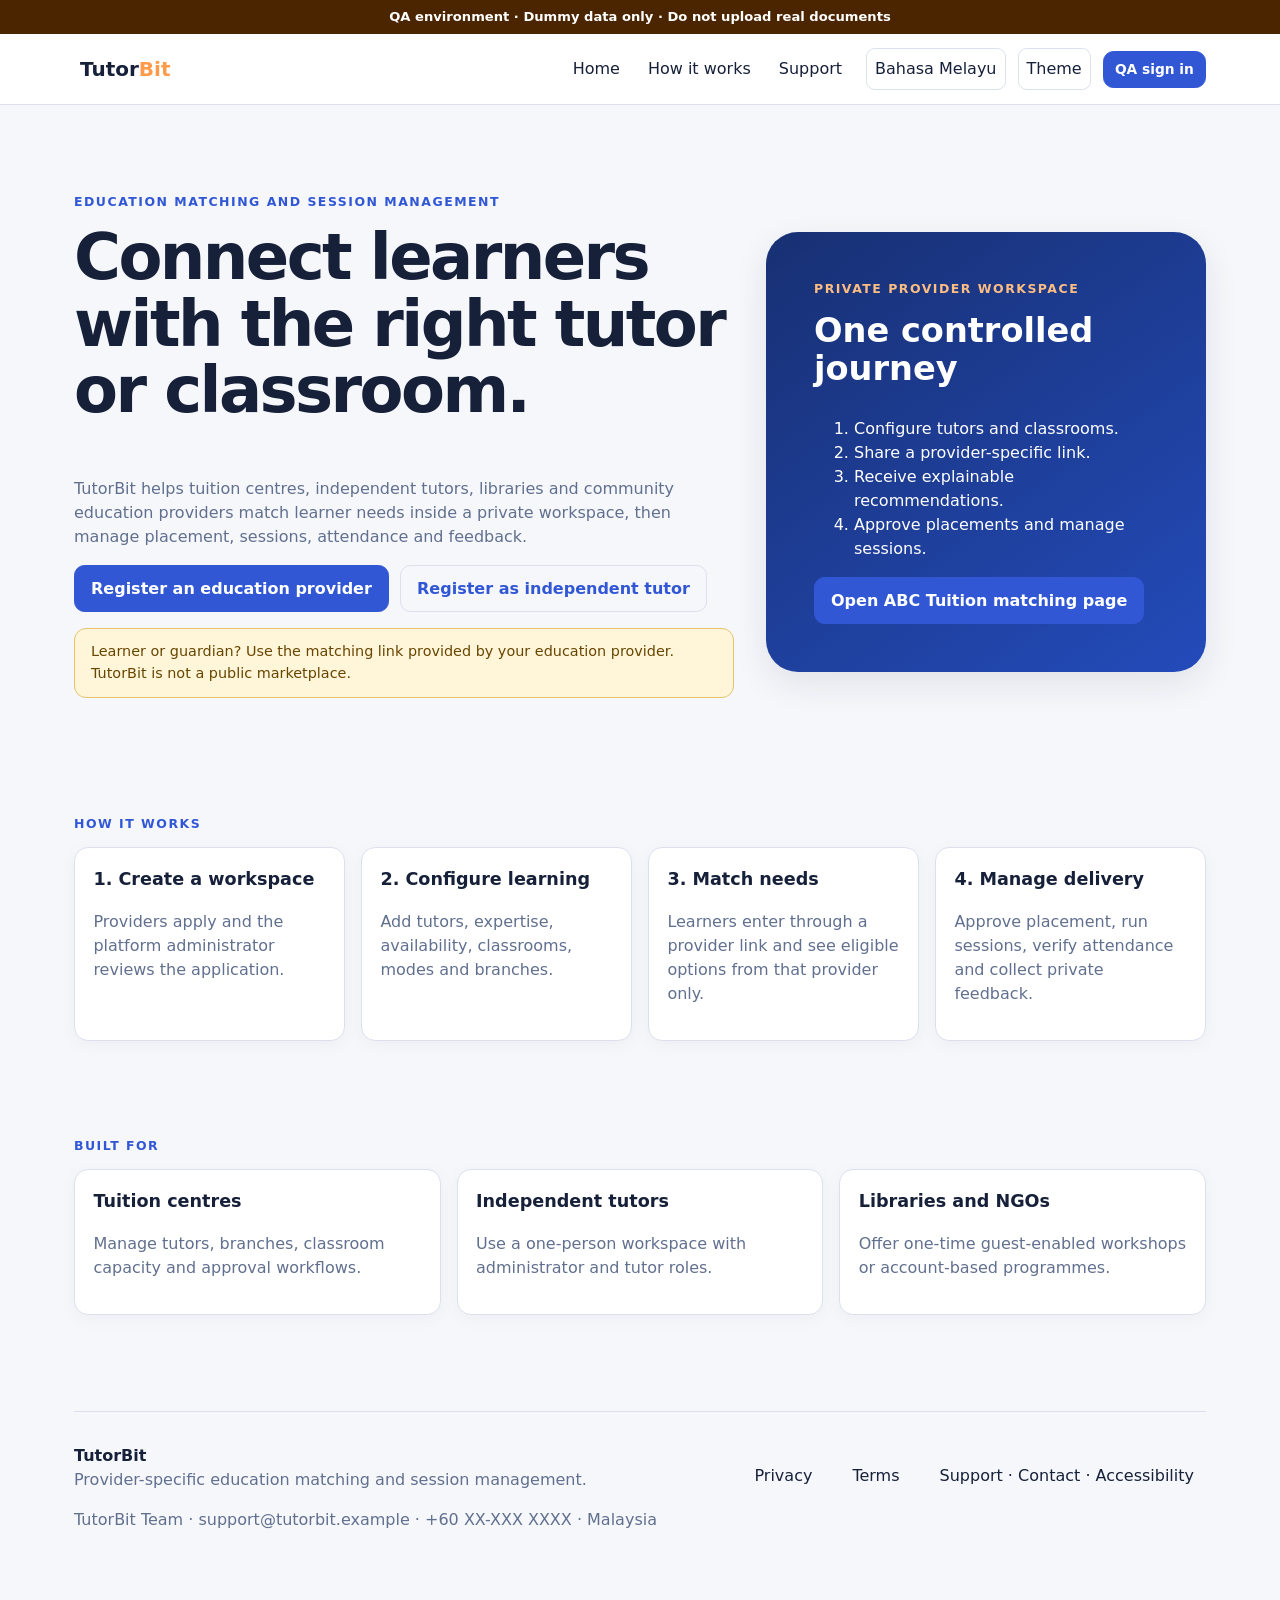
==== index.html @ de1286ec "Add first files via upload" ====
<!doctype html>
<html lang="en-GB">
<head>
  <meta charset="utf-8">
  <meta name="viewport" content="width=device-width,initial-scale=1">
  <meta name="description" content="TutorBit provider-specific education matching and session management.">
  <title>TutorBit QA</title>
  <link rel="stylesheet" href="assets/css/styles.css">
</head>
<body>
  <a class="skip" href="#app">Skip to content</a>
  <div id="qa-banner" class="qa-banner" role="status">QA environment · Dummy data only · Do not upload real documents</div>
  <div id="app" tabindex="-1"></div>
  <div id="modal" class="overlay" hidden></div>
  <div id="toast" class="toast" role="status" aria-live="polite"></div>
  <script type="module" src="assets/js/app.js"></script>
</body>
</html>
---- assets/css/styles.css ----
@layer reset,tokens,base,layout,components,utilities;
@layer tokens{:root{--bg:#f6f7fb;--surface:#fff;--soft:#edf0f7;--ink:#162039;--muted:#61708f;--line:#dbe0ec;--brand:#3157d5;--brand2:#183073;--accent:#ff9b4a;--ok:#267a46;--warn:#946100;--bad:#b83636;--shadow:0 12px 35px #16203918;--r:14px;--space:clamp(1rem,2vw,1.5rem);font-family:Inter,ui-sans-serif,system-ui,-apple-system,"Segoe UI",sans-serif;color-scheme:light}html[data-theme=dark]{--bg:#0e1425;--surface:#161f34;--soft:#202b44;--ink:#edf1fa;--muted:#aab5cc;--line:#34405b;--brand:#8ca7ff;--brand2:#0b1121;--accent:#ffb16f;--ok:#7fd49d;--warn:#ffd27a;--bad:#ff9b9b;--shadow:0 12px 35px #0005;color-scheme:dark}}
@layer reset{*{box-sizing:border-box}html{scroll-behavior:smooth}body{margin:0;background:var(--bg);color:var(--ink);line-height:1.5}button,input,select,textarea{font:inherit;color:inherit}button{cursor:pointer}img{max-width:100%}h1,h2,h3,p{margin-block-start:0}a{color:var(--brand)}:focus-visible{outline:3px solid var(--accent);outline-offset:3px}}
@layer base{h1{font-size:clamp(2rem,5vw,4rem);line-height:1.04;letter-spacing:-.04em}h2{font-size:clamp(1.45rem,3vw,2.1rem);line-height:1.15}h3{font-size:1.1rem}.muted{color:var(--muted)}.eyebrow{text-transform:uppercase;letter-spacing:.12em;font-size:.78rem;font-weight:800;color:var(--brand)}.skip{position:fixed;left:1rem;top:-5rem;z-index:99;background:var(--surface);padding:.75rem 1rem;border-radius:.5rem}.skip:focus{top:1rem}.qa-banner{padding:.45rem 1rem;text-align:center;background:#4a2500;color:#fff;font-size:.82rem;font-weight:700}.demo-note{background:#fff5d9;color:#684600;border:1px solid #e7c36e;padding:.75rem 1rem;border-radius:.75rem;font-size:.9rem}}
@layer layout{.topbar{position:sticky;top:0;z-index:20;background:color-mix(in srgb,var(--surface) 94%,transparent);backdrop-filter:blur(14px);border-bottom:1px solid var(--line)}.topbar-inner{max-width:1180px;margin:auto;padding:.8rem var(--space);display:flex;align-items:center;gap:.75rem}.brand{border:0;background:none;font-weight:900;font-size:1.25rem;color:var(--ink)}.brand b{color:var(--accent)}.nav{display:flex;gap:.25rem;margin-left:auto}.main{max-width:1180px;margin:auto;padding:2rem var(--space) 5rem}.hero{display:grid;grid-template-columns:1.2fr .8fr;gap:2rem;align-items:center;min-height:70vh}.hero-card{background:linear-gradient(145deg,var(--brand2),#234bba);color:#fff;border-radius:2rem;padding:clamp(1.5rem,4vw,3rem);box-shadow:var(--shadow)}.hero-card .muted{color:#ced9ff}.grid{display:grid;gap:1rem}.g2{grid-template-columns:repeat(2,minmax(0,1fr))}.g3{grid-template-columns:repeat(3,minmax(0,1fr))}.g4{grid-template-columns:repeat(4,minmax(0,1fr))}.section{padding:3rem 0}.app-shell{display:grid;grid-template-columns:240px minmax(0,1fr);min-height:calc(100vh - 34px)}.sidebar{background:var(--brand2);color:#fff;padding:1rem;position:sticky;top:34px;height:calc(100vh - 34px);overflow:auto}.sidebar .brand{color:#fff;width:100%;text-align:left;margin-bottom:1rem}.side-nav{display:grid;gap:.25rem}.content{padding:1.5rem;min-width:0}.content-inner{max-width:1180px;margin:auto}.page-head{display:flex;justify-content:space-between;gap:1rem;align-items:flex-end;margin-bottom:1.5rem;flex-wrap:wrap}.footer{border-top:1px solid var(--line);padding:2rem 0;margin-top:3rem}.footer-links{display:flex;gap:1rem;flex-wrap:wrap}.split{display:flex;gap:1rem;justify-content:space-between;align-items:center;flex-wrap:wrap}@media(max-width:850px){.hero{grid-template-columns:1fr;min-height:auto}.g3,.g4{grid-template-columns:repeat(2,minmax(0,1fr))}.app-shell{grid-template-columns:1fr}.sidebar{position:static;height:auto}.side-nav{display:flex;overflow:auto}.side-nav .nav-btn{white-space:nowrap}.nav.desktop{display:none}}@media(max-width:580px){.g2,.g3,.g4{grid-template-columns:1fr}.main,.content{padding-inline:1rem}.topbar-inner{flex-wrap:wrap}.hero-card{border-radius:1.25rem}}}
@layer components{.btn{border:1px solid var(--brand);background:var(--brand);color:#fff;padding:.68rem 1rem;border-radius:.65rem;font-weight:750;text-decoration:none;display:inline-flex;align-items:center;justify-content:center;gap:.4rem}.btn:hover{filter:brightness(1.08)}.btn.secondary{background:transparent;color:var(--brand);border-color:var(--line)}.btn.danger{background:var(--bad);border-color:var(--bad)}.btn.small{font-size:.86rem;padding:.45rem .7rem}.nav-btn{border:0;background:transparent;padding:.65rem .75rem;border-radius:.55rem;color:inherit;text-align:left}.nav-btn:hover,.nav-btn.active{background:#fff1}.card{background:var(--surface);border:1px solid var(--line);border-radius:var(--r);padding:1.15rem;box-shadow:0 4px 18px #1620390a}.stat strong{font-size:2rem;display:block}.pill{display:inline-flex;padding:.2rem .55rem;border-radius:99px;background:var(--soft);font-size:.78rem;font-weight:800;text-transform:capitalize}.pill.ok{color:var(--ok);background:color-mix(in srgb,var(--ok) 15%,var(--surface))}.pill.warn{color:var(--warn);background:color-mix(in srgb,var(--warn) 15%,var(--surface))}.pill.bad{color:var(--bad);background:color-mix(in srgb,var(--bad) 15%,var(--surface))}.field{display:grid;gap:.35rem}.field label{font-weight:750;font-size:.9rem}.field input,.field select,.field textarea{width:100%;border:1px solid var(--line);background:var(--surface);border-radius:.6rem;padding:.72rem}.field small{color:var(--muted)}form.stack,.stack{display:grid;gap:1rem}.table-wrap{overflow:auto;border:1px solid var(--line);border-radius:var(--r);background:var(--surface)}table{border-collapse:collapse;width:100%;min-width:650px}th,td{padding:.8rem;text-align:left;border-bottom:1px solid var(--line)}th{font-size:.78rem;text-transform:uppercase;letter-spacing:.05em;color:var(--muted)}.empty{text-align:center;padding:2.5rem;border:1px dashed var(--line);border-radius:var(--r);color:var(--muted)}.overlay{position:fixed;inset:0;z-index:50;background:#0009;display:grid;place-items:center;padding:1rem}.overlay[hidden]{display:none}.dialog{background:var(--surface);border-radius:var(--r);padding:1.25rem;width:min(620px,100%);max-height:90vh;overflow:auto}.toast{position:fixed;bottom:1rem;left:50%;translate:-50% 1rem;opacity:0;background:var(--ink);color:var(--bg);padding:.7rem 1rem;border-radius:.6rem;z-index:80;transition:.2s}.toast.show{opacity:1;translate:-50% 0}.recommend{border-left:5px solid var(--brand)}.reason-list{display:flex;gap:.4rem;flex-wrap:wrap}.tabs{display:flex;gap:.3rem;overflow:auto;margin-bottom:1rem}.lang,.theme{border:1px solid var(--line);background:transparent;padding:.5rem;border-radius:.55rem}.qa-tools{background:color-mix(in srgb,var(--accent) 12%,var(--surface));border:1px solid var(--accent)}.notice{border-left:4px solid var(--warn);padding:.8rem 1rem;background:color-mix(in srgb,var(--warn) 10%,var(--surface))}.checklist{list-style:none;padding:0}.checklist li{padding:.45rem 0;border-bottom:1px solid var(--line)}.checklist input{width:auto;margin-right:.5rem}}
@layer utilities{.row{display:flex;gap:.7rem;align-items:center;flex-wrap:wrap}.right{margin-left:auto}.mt{margin-top:1rem}.center{text-align:center}.hidden{display:none!important}.w100{width:100%}.nowrap{white-space:nowrap}}
@media(prefers-reduced-motion:reduce){*{scroll-behavior:auto!important;transition:none!important}}
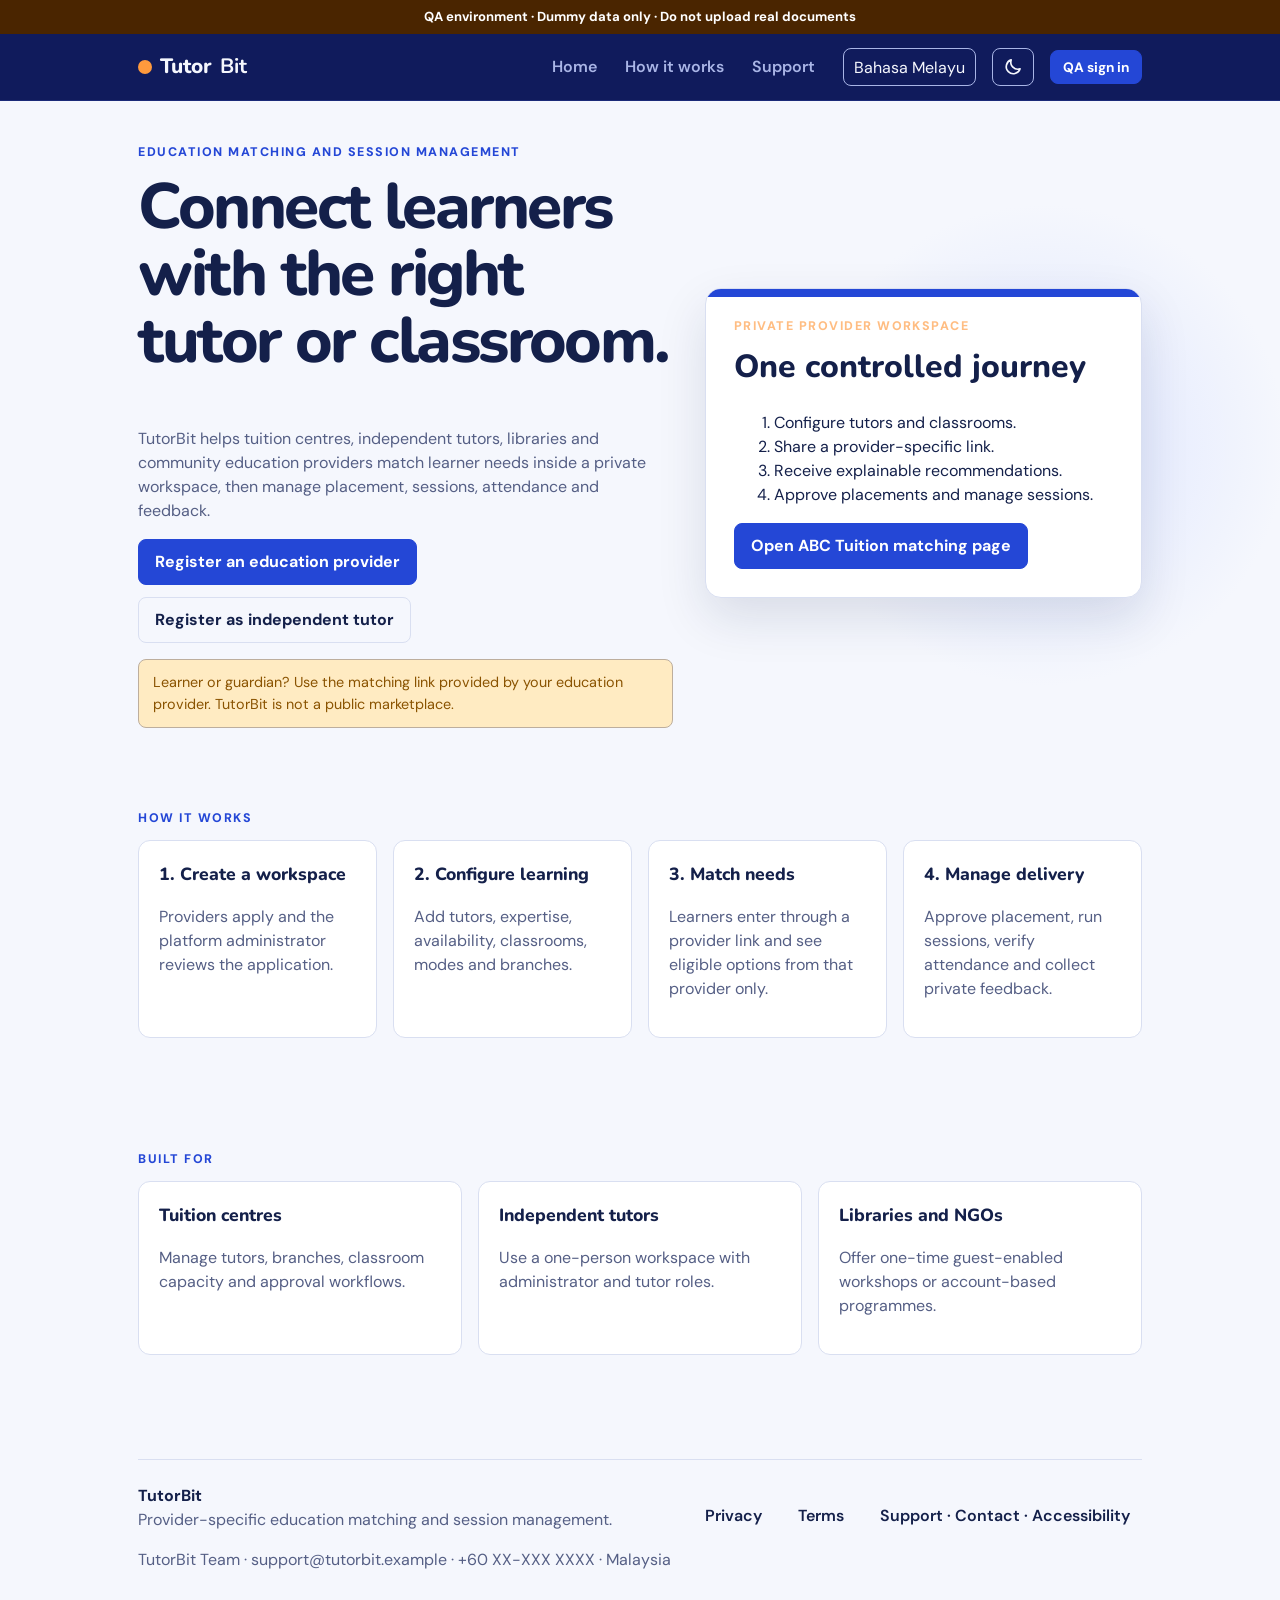
==== commit 781d28c9: "Add updated files via upload" ====
--- a/index.html
+++ b/index.html
@@ -5,6 +5,9 @@
   <meta name="viewport" content="width=device-width,initial-scale=1">
   <meta name="description" content="TutorBit provider-specific education matching and session management.">
   <title>TutorBit QA</title>
+  <link rel="preconnect" href="https://fonts.googleapis.com">
+  <link rel="preconnect" href="https://fonts.gstatic.com" crossorigin>
+  <link rel="stylesheet" href="https://fonts.googleapis.com/css2?family=DM+Sans:wght@400;500;600;700&family=Nunito:wght@700;800&display=swap">
   <link rel="stylesheet" href="assets/css/styles.css">
 </head>
 <body>
--- a/assets/css/styles.css
+++ b/assets/css/styles.css
@@ -1,8 +1,8 @@
 @layer reset,tokens,base,layout,components,utilities;
-@layer tokens{:root{--bg:#f6f7fb;--surface:#fff;--soft:#edf0f7;--ink:#162039;--muted:#61708f;--line:#dbe0ec;--brand:#3157d5;--brand2:#183073;--accent:#ff9b4a;--ok:#267a46;--warn:#946100;--bad:#b83636;--shadow:0 12px 35px #16203918;--r:14px;--space:clamp(1rem,2vw,1.5rem);font-family:Inter,ui-sans-serif,system-ui,-apple-system,"Segoe UI",sans-serif;color-scheme:light}html[data-theme=dark]{--bg:#0e1425;--surface:#161f34;--soft:#202b44;--ink:#edf1fa;--muted:#aab5cc;--line:#34405b;--brand:#8ca7ff;--brand2:#0b1121;--accent:#ffb16f;--ok:#7fd49d;--warn:#ffd27a;--bad:#ff9b9b;--shadow:0 12px 35px #0005;color-scheme:dark}}
-@layer reset{*{box-sizing:border-box}html{scroll-behavior:smooth}body{margin:0;background:var(--bg);color:var(--ink);line-height:1.5}button,input,select,textarea{font:inherit;color:inherit}button{cursor:pointer}img{max-width:100%}h1,h2,h3,p{margin-block-start:0}a{color:var(--brand)}:focus-visible{outline:3px solid var(--accent);outline-offset:3px}}
-@layer base{h1{font-size:clamp(2rem,5vw,4rem);line-height:1.04;letter-spacing:-.04em}h2{font-size:clamp(1.45rem,3vw,2.1rem);line-height:1.15}h3{font-size:1.1rem}.muted{color:var(--muted)}.eyebrow{text-transform:uppercase;letter-spacing:.12em;font-size:.78rem;font-weight:800;color:var(--brand)}.skip{position:fixed;left:1rem;top:-5rem;z-index:99;background:var(--surface);padding:.75rem 1rem;border-radius:.5rem}.skip:focus{top:1rem}.qa-banner{padding:.45rem 1rem;text-align:center;background:#4a2500;color:#fff;font-size:.82rem;font-weight:700}.demo-note{background:#fff5d9;color:#684600;border:1px solid #e7c36e;padding:.75rem 1rem;border-radius:.75rem;font-size:.9rem}}
-@layer layout{.topbar{position:sticky;top:0;z-index:20;background:color-mix(in srgb,var(--surface) 94%,transparent);backdrop-filter:blur(14px);border-bottom:1px solid var(--line)}.topbar-inner{max-width:1180px;margin:auto;padding:.8rem var(--space);display:flex;align-items:center;gap:.75rem}.brand{border:0;background:none;font-weight:900;font-size:1.25rem;color:var(--ink)}.brand b{color:var(--accent)}.nav{display:flex;gap:.25rem;margin-left:auto}.main{max-width:1180px;margin:auto;padding:2rem var(--space) 5rem}.hero{display:grid;grid-template-columns:1.2fr .8fr;gap:2rem;align-items:center;min-height:70vh}.hero-card{background:linear-gradient(145deg,var(--brand2),#234bba);color:#fff;border-radius:2rem;padding:clamp(1.5rem,4vw,3rem);box-shadow:var(--shadow)}.hero-card .muted{color:#ced9ff}.grid{display:grid;gap:1rem}.g2{grid-template-columns:repeat(2,minmax(0,1fr))}.g3{grid-template-columns:repeat(3,minmax(0,1fr))}.g4{grid-template-columns:repeat(4,minmax(0,1fr))}.section{padding:3rem 0}.app-shell{display:grid;grid-template-columns:240px minmax(0,1fr);min-height:calc(100vh - 34px)}.sidebar{background:var(--brand2);color:#fff;padding:1rem;position:sticky;top:34px;height:calc(100vh - 34px);overflow:auto}.sidebar .brand{color:#fff;width:100%;text-align:left;margin-bottom:1rem}.side-nav{display:grid;gap:.25rem}.content{padding:1.5rem;min-width:0}.content-inner{max-width:1180px;margin:auto}.page-head{display:flex;justify-content:space-between;gap:1rem;align-items:flex-end;margin-bottom:1.5rem;flex-wrap:wrap}.footer{border-top:1px solid var(--line);padding:2rem 0;margin-top:3rem}.footer-links{display:flex;gap:1rem;flex-wrap:wrap}.split{display:flex;gap:1rem;justify-content:space-between;align-items:center;flex-wrap:wrap}@media(max-width:850px){.hero{grid-template-columns:1fr;min-height:auto}.g3,.g4{grid-template-columns:repeat(2,minmax(0,1fr))}.app-shell{grid-template-columns:1fr}.sidebar{position:static;height:auto}.side-nav{display:flex;overflow:auto}.side-nav .nav-btn{white-space:nowrap}.nav.desktop{display:none}}@media(max-width:580px){.g2,.g3,.g4{grid-template-columns:1fr}.main,.content{padding-inline:1rem}.topbar-inner{flex-wrap:wrap}.hero-card{border-radius:1.25rem}}}
-@layer components{.btn{border:1px solid var(--brand);background:var(--brand);color:#fff;padding:.68rem 1rem;border-radius:.65rem;font-weight:750;text-decoration:none;display:inline-flex;align-items:center;justify-content:center;gap:.4rem}.btn:hover{filter:brightness(1.08)}.btn.secondary{background:transparent;color:var(--brand);border-color:var(--line)}.btn.danger{background:var(--bad);border-color:var(--bad)}.btn.small{font-size:.86rem;padding:.45rem .7rem}.nav-btn{border:0;background:transparent;padding:.65rem .75rem;border-radius:.55rem;color:inherit;text-align:left}.nav-btn:hover,.nav-btn.active{background:#fff1}.card{background:var(--surface);border:1px solid var(--line);border-radius:var(--r);padding:1.15rem;box-shadow:0 4px 18px #1620390a}.stat strong{font-size:2rem;display:block}.pill{display:inline-flex;padding:.2rem .55rem;border-radius:99px;background:var(--soft);font-size:.78rem;font-weight:800;text-transform:capitalize}.pill.ok{color:var(--ok);background:color-mix(in srgb,var(--ok) 15%,var(--surface))}.pill.warn{color:var(--warn);background:color-mix(in srgb,var(--warn) 15%,var(--surface))}.pill.bad{color:var(--bad);background:color-mix(in srgb,var(--bad) 15%,var(--surface))}.field{display:grid;gap:.35rem}.field label{font-weight:750;font-size:.9rem}.field input,.field select,.field textarea{width:100%;border:1px solid var(--line);background:var(--surface);border-radius:.6rem;padding:.72rem}.field small{color:var(--muted)}form.stack,.stack{display:grid;gap:1rem}.table-wrap{overflow:auto;border:1px solid var(--line);border-radius:var(--r);background:var(--surface)}table{border-collapse:collapse;width:100%;min-width:650px}th,td{padding:.8rem;text-align:left;border-bottom:1px solid var(--line)}th{font-size:.78rem;text-transform:uppercase;letter-spacing:.05em;color:var(--muted)}.empty{text-align:center;padding:2.5rem;border:1px dashed var(--line);border-radius:var(--r);color:var(--muted)}.overlay{position:fixed;inset:0;z-index:50;background:#0009;display:grid;place-items:center;padding:1rem}.overlay[hidden]{display:none}.dialog{background:var(--surface);border-radius:var(--r);padding:1.25rem;width:min(620px,100%);max-height:90vh;overflow:auto}.toast{position:fixed;bottom:1rem;left:50%;translate:-50% 1rem;opacity:0;background:var(--ink);color:var(--bg);padding:.7rem 1rem;border-radius:.6rem;z-index:80;transition:.2s}.toast.show{opacity:1;translate:-50% 0}.recommend{border-left:5px solid var(--brand)}.reason-list{display:flex;gap:.4rem;flex-wrap:wrap}.tabs{display:flex;gap:.3rem;overflow:auto;margin-bottom:1rem}.lang,.theme{border:1px solid var(--line);background:transparent;padding:.5rem;border-radius:.55rem}.qa-tools{background:color-mix(in srgb,var(--accent) 12%,var(--surface));border:1px solid var(--accent)}.notice{border-left:4px solid var(--warn);padding:.8rem 1rem;background:color-mix(in srgb,var(--warn) 10%,var(--surface))}.checklist{list-style:none;padding:0}.checklist li{padding:.45rem 0;border-bottom:1px solid var(--line)}.checklist input{width:auto;margin-right:.5rem}}
-@layer utilities{.row{display:flex;gap:.7rem;align-items:center;flex-wrap:wrap}.right{margin-left:auto}.mt{margin-top:1rem}.center{text-align:center}.hidden{display:none!important}.w100{width:100%}.nowrap{white-space:nowrap}}
-@media(prefers-reduced-motion:reduce){*{scroll-behavior:auto!important;transition:none!important}}+@layer tokens{:root{--bg:#F5F7FD;--surface:#FFFFFF;--surface2:#E7EBF8;--ink:#14204A;--muted:#555F85;--line:#D9DFF1;--accent:#2447D6;--accent-ink:#FFFFFF;--accent-soft:#DDE5FF;--nav:#101B5C;--nav-ink:#F5F7FD;--nav-muted:#A9B5E6;--nav-on:#1B2A78;--ok:#1E7B3A;--ok-soft:#D9F0DE;--warn:#8A5300;--warn-soft:#FFEBC2;--bad:#B3261E;--bad-soft:#FBE0DD;--hero-accent:#FF9A3D;--font-display:'Nunito','Trebuchet MS',sans-serif;--font-body:'DM Sans',system-ui,-apple-system,'Segoe UI',sans-serif;color-scheme:light}html[data-theme=dark]{--bg:#0C1226;--surface:#131B36;--surface2:#1B2547;--ink:#E8ECFA;--muted:#9AA6CC;--line:#27325C;--accent:#7C9BFF;--accent-ink:#0B1230;--accent-soft:#1C2B5E;--nav:#070B1A;--nav-ink:#E8ECFA;--nav-muted:#8D99C4;--nav-on:#141D3D;--ok:#7FD99A;--ok-soft:#173826;--warn:#FFB066;--warn-soft:#3A2A14;--bad:#FF9A92;--bad-soft:#40201E;color-scheme:dark}}
+@layer reset{*{box-sizing:border-box}html{scroll-behavior:smooth}body{margin:0;background:var(--bg);color:var(--ink);font-family:var(--font-body);font-size:16px;line-height:1.5}button,input,select,textarea{font:inherit;color:inherit}button{cursor:pointer}img{max-width:100%}h1,h2,h3,p{margin-block-start:0}a{color:var(--accent)}:focus-visible{outline:3px solid var(--hero-accent);outline-offset:3px}}
+@layer base{h1,h2,h3{font-family:var(--font-display);font-weight:800;text-wrap:balance}h1{font-size:clamp(2rem,5vw,4rem);line-height:1.04;letter-spacing:-.04em}h2{font-size:clamp(1.4rem,3vw,2rem);line-height:1.16}h3{font-size:1.1rem}.muted{color:var(--muted)}.eyebrow{text-transform:uppercase;letter-spacing:.12em;font-size:.78rem;font-weight:800;color:var(--accent)}.skip{position:fixed;left:1rem;top:-5rem;z-index:99;background:var(--surface);padding:.75rem 1rem;border-radius:8px}.skip:focus{top:1rem}.qa-banner{padding:.45rem 1rem;text-align:center;background:#4A2500;color:#fff;font-size:.82rem;font-weight:700}.demo-note{background:var(--warn-soft);color:var(--warn);border:1px solid color-mix(in srgb,var(--warn) 35%,var(--line));padding:12px 14px;border-radius:8px;font-size:.9rem}}
+@layer layout{.topbar{position:sticky;top:0;z-index:20;background:var(--nav);color:var(--nav-ink);border-bottom:1px solid var(--nav-on)}.topbar-inner{max-width:1080px;margin:auto;padding:12px clamp(16px,3vw,40px);display:flex;align-items:center;gap:12px 16px;flex-wrap:wrap}.brand{border:0;background:none;color:var(--nav-ink);font-family:var(--font-display);font-weight:800;font-size:1.3rem;display:flex;align-items:center;gap:8px;padding:0}.brand::before{content:"";width:14px;height:14px;background:var(--hero-accent);border-radius:50%}.brand b{color:inherit}.nav{display:flex;gap:4px;margin-left:auto}.main{max-width:1080px;margin:auto;padding:32px clamp(16px,3vw,40px) 64px}.hero{display:grid;grid-template-columns:1.1fr .9fr;gap:32px;align-items:center;min-height:min(620px,78vh);position:relative}.hero::after{content:"";position:absolute;right:-12vw;top:10%;width:45vw;height:45vw;max-width:500px;max-height:500px;border-radius:50%;background:radial-gradient(circle,var(--accent-soft),transparent 68%);z-index:-1}.hero-card{background:var(--surface);color:var(--ink);border:1px solid var(--line);border-radius:16px;padding:28px;box-shadow:0 20px 50px rgba(20,32,74,.12);position:relative;overflow:hidden}.hero-card::before{content:"";position:absolute;inset:0 0 auto;height:8px;background:var(--accent)}.hero-card .muted{color:var(--muted)}.grid{display:grid;gap:16px}.g2{grid-template-columns:repeat(2,minmax(0,1fr))}.g3{grid-template-columns:repeat(3,minmax(0,1fr))}.g4{grid-template-columns:repeat(4,minmax(0,1fr))}.section{padding:56px 0}.app-shell{display:grid;grid-template-columns:248px minmax(0,1fr);min-height:calc(100vh - 34px)}.sidebar{background:var(--nav);color:var(--nav-ink);padding:24px 16px;display:flex;flex-direction:column;gap:24px;position:sticky;top:34px;height:calc(100vh - 34px);overflow:auto}.sidebar .brand{color:var(--nav-ink);width:100%;text-align:left}.side-nav{display:flex;flex-direction:column;gap:4px}.content{padding:32px clamp(16px,3vw,40px) 64px;min-width:0}.content-inner{max-width:1080px;margin:auto}.page-head{display:flex;justify-content:space-between;align-items:flex-end;gap:16px;flex-wrap:wrap;margin-bottom:24px}.footer{border-top:1px solid var(--line);padding:24px 0;margin-top:48px}.footer-links,.row,.split{display:flex;gap:12px;align-items:center;flex-wrap:wrap}.split{justify-content:space-between}@media(max-width:860px){.hero{grid-template-columns:1fr;min-height:auto;padding-top:24px}.hero::after{opacity:.45}.g3,.g4{grid-template-columns:repeat(2,minmax(0,1fr))}.app-shell{grid-template-columns:1fr}.sidebar{position:static;height:auto;padding:16px;gap:12px}.side-nav{flex-direction:row;overflow:auto}.side-nav .nav-btn{white-space:nowrap}.nav.desktop{display:none}}@media(max-width:580px){.g2,.g3,.g4{grid-template-columns:1fr}.main,.content{padding-inline:16px}.topbar-inner{flex-wrap:wrap}.hero-card{border-radius:12px}.topbar .lang{margin-left:auto}}}
+@layer components{.btn{background:var(--accent);color:var(--accent-ink);border:1px solid var(--accent);border-radius:8px;padding:10px 16px;font-weight:700;text-decoration:none;display:inline-flex;align-items:center;justify-content:center;gap:6px}.btn:hover{filter:brightness(1.07)}.btn.secondary{background:transparent;color:var(--ink);border-color:var(--line)}.btn.secondary:hover{background:var(--surface2)}.btn.danger{background:var(--bad);border-color:var(--bad);color:#fff}.btn.small{font-size:.86rem;padding:6px 12px}.nav-btn{background:none;border:0;color:inherit;padding:9px 12px;border-radius:8px;font-weight:600;text-align:left}.topbar .nav-btn,.sidebar .nav-btn{color:var(--nav-muted)}.topbar .nav-btn:hover{color:var(--nav-ink);background:var(--nav-on)}.sidebar .nav-btn:hover,.sidebar .nav-btn.active{color:var(--nav-ink);background:var(--nav-on)}.sidebar .nav-btn.active{box-shadow:inset 3px 0 0 var(--hero-accent)}.lang,.theme-icon{border:1px solid var(--nav-muted);background:transparent;color:var(--nav-ink);border-radius:8px;min-width:40px;height:38px;padding:7px 10px;display:inline-grid;place-items:center}.theme-icon svg{width:20px;height:20px;fill:none;stroke:currentColor;stroke-width:2;stroke-linecap:round;stroke-linejoin:round}.theme-icon:hover,.lang:hover{background:var(--nav-on)}.card{background:var(--surface);border:1px solid var(--line);border-radius:12px;padding:20px}.stat{display:grid;gap:2px}.stat strong{font-family:var(--font-display);font-size:2rem;line-height:1.1}.pill{display:inline-block;padding:2px 10px;border-radius:99px;font-size:13px;font-weight:700;background:var(--surface2);text-transform:capitalize}.pill.ok{background:var(--ok-soft);color:var(--ok)}.pill.warn{background:var(--warn-soft);color:var(--warn)}.pill.bad{background:var(--bad-soft);color:var(--bad)}.field{display:grid;gap:6px}.field label{font-size:14px;font-weight:600}.field input,.field select,.field textarea{background:var(--surface);border:1px solid var(--line);border-radius:8px;padding:10px 12px;width:100%}.field small{color:var(--muted)}form.stack,.stack{display:grid;gap:16px}.table-wrap{overflow:auto;border:1px solid var(--line);border-radius:12px;background:var(--surface)}table{border-collapse:collapse;width:100%;min-width:650px;font-size:15px}th{text-align:left;font-size:13px;letter-spacing:.06em;text-transform:uppercase;color:var(--muted);font-weight:700;padding:12px 16px;border-bottom:1px solid var(--line);white-space:nowrap}td{padding:12px 16px;border-bottom:1px solid var(--line)}tr:last-child td{border-bottom:0}.empty{border:1px dashed var(--line);border-radius:12px;padding:32px;text-align:center;color:var(--muted)}.overlay{position:fixed;inset:0;z-index:50;background:rgba(10,12,18,.6);display:grid;place-items:center;padding:16px}.overlay[hidden]{display:none}.dialog{background:var(--surface);border:1px solid var(--line);border-radius:14px;padding:24px;width:min(620px,100%);max-height:90vh;overflow:auto}.toast{position:fixed;left:50%;bottom:24px;transform:translateX(-50%) translateY(20px);opacity:0;background:var(--ink);color:var(--bg);padding:10px 18px;border-radius:10px;font-weight:600;z-index:80;transition:.2s}.toast.show{opacity:1;transform:translateX(-50%)}.recommend{border-left:5px solid var(--accent)}.reason-list{display:flex;gap:8px;flex-wrap:wrap}.tabs{display:flex;gap:4px;border-bottom:1px solid var(--line);overflow:auto}.qa-tools{background:var(--accent-soft);border-color:var(--accent)}.notice{border-left:4px solid var(--warn);padding:12px 16px;background:var(--warn-soft)}.checklist{list-style:none;padding:0}.checklist li{padding:9px 0;border-bottom:1px solid var(--line)}.checklist input{width:auto;margin-right:8px}}
+@layer utilities{.right{margin-left:auto}.mt{margin-top:16px}.center{text-align:center}.hidden{display:none!important}.w100{width:100%}.nowrap{white-space:nowrap}}
+@media(prefers-reduced-motion:reduce){*{scroll-behavior:auto!important;transition:none!important}}
